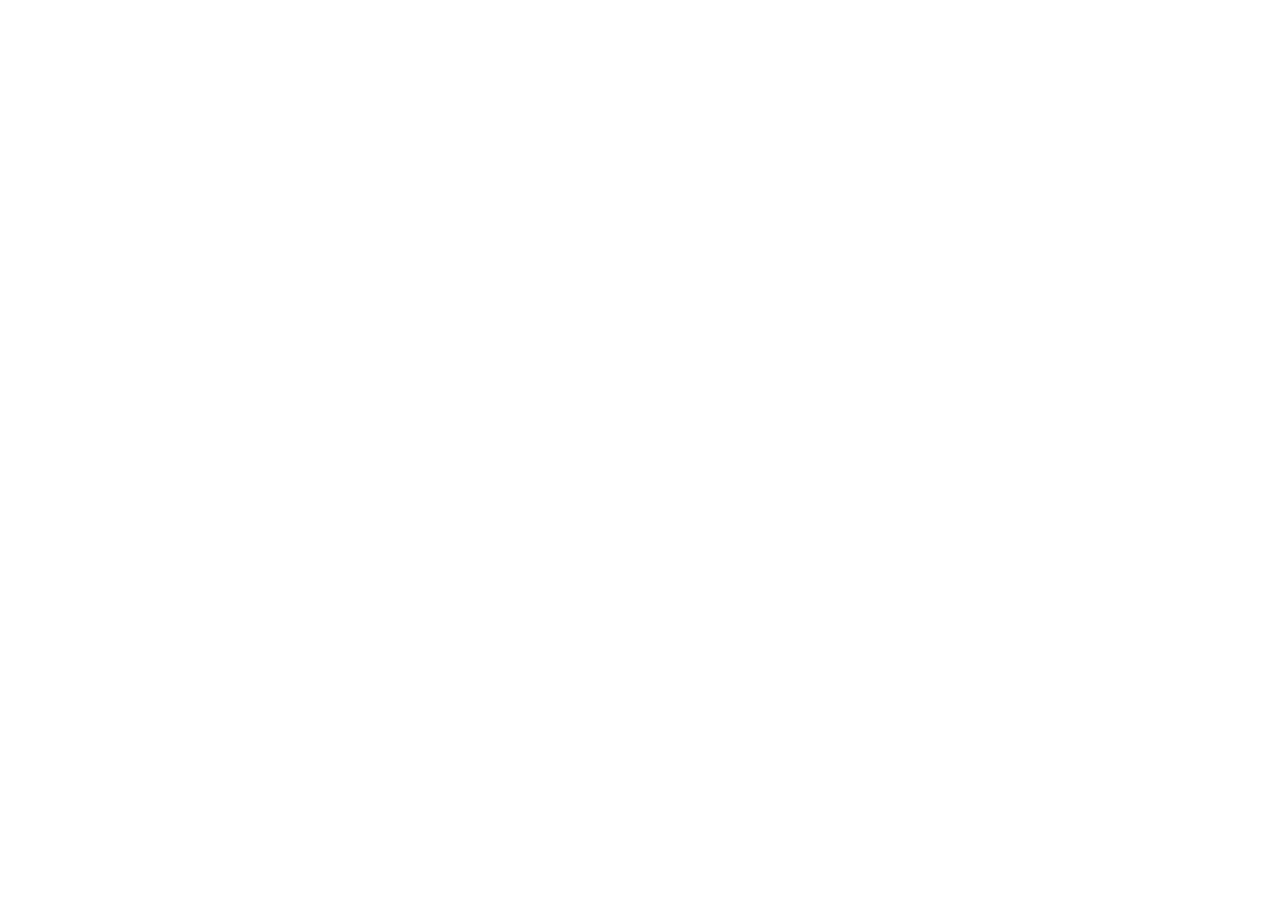
==== assets/pages/about.html @ 2e1e3bd8 "Added base file structure" ====
<!DOCTYPE html>
<html lang="en">
<head>
    <meta charset="UTF-8">
    <meta name="viewport" content="width=device-width, initial-scale=1.0">
    <title>Restaurant Lorem</title>
</head>
<body>
    <header></header>
    <main></main>
    <footer></footer>
</body>
</html>
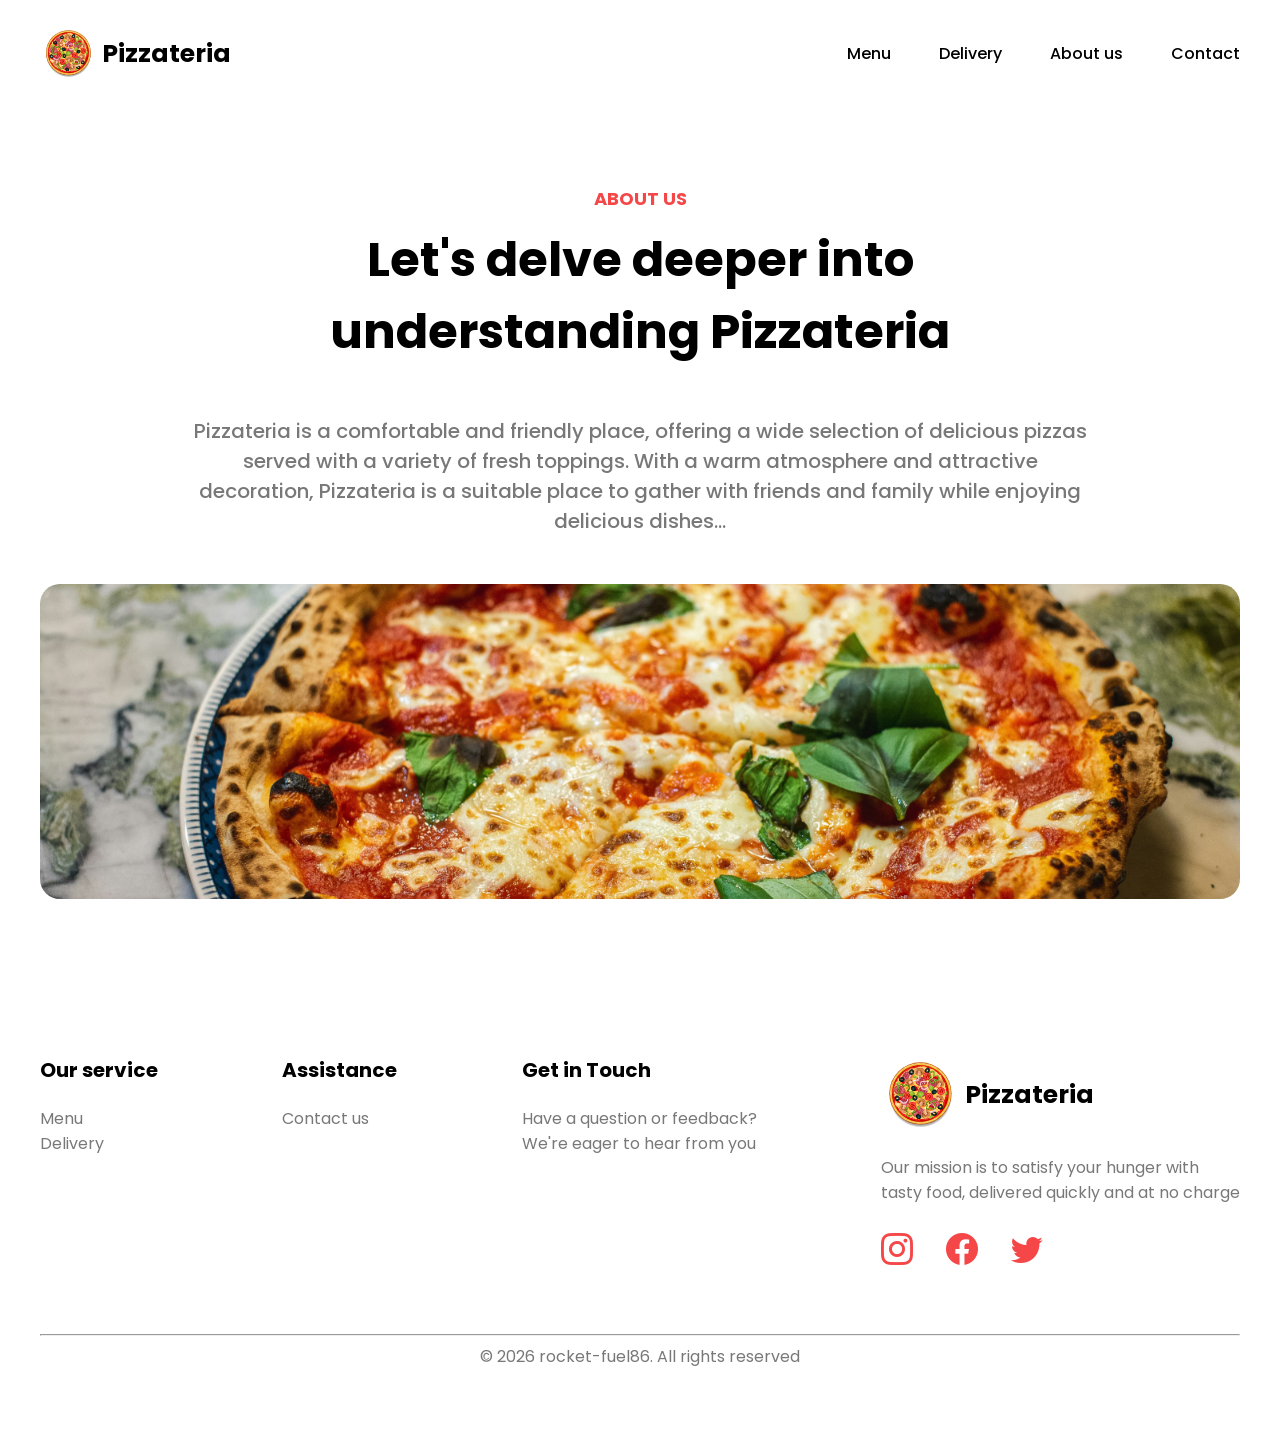
==== commit 0d91e456: "feat: added "About us" and ""Contacts" pages; added bootstrap icons for footer." ====
--- a/assets/pages/about.html
+++ b/assets/pages/about.html
@@ -3,11 +3,118 @@
 <head>
     <meta charset="UTF-8">
     <meta name="viewport" content="width=device-width, initial-scale=1.0">
-    <title>Restaurant Lorem</title>
+    <title>About us</title>
+    <link rel="icon" type="image/svg+xml" href="../images/logo.svg">
+    <link rel="stylesheet" href="../styles/base.css">
+    <link rel="stylesheet" href="../styles/header.css">
+    <link rel="stylesheet" href="../styles/about.css">
+    <link rel="stylesheet" href="../styles/footer.css">
+    <link rel="stylesheet" href="https://cdn.jsdelivr.net/npm/bootstrap-icons@1.11.3/font/bootstrap-icons.css">
 </head>
 <body>
-    <header></header>
-    <main></main>
-    <footer></footer>
+    <header class="header">
+        <div class="container">
+            <div class="header-wrapper">
+                <div class="header-logo">
+                    <img class="header-logo_img" src="../images/logo.svg" alt="logo">
+                    <p class="header-logo_text">
+                        <a class="header-logo_link" href="../../index.html">Pizzateria</a>
+                    </p>
+                </div>
+                <ul class="header-list">
+                    <li class="header-list_item">
+                        <a class="header-list_link" href="menu.html">Menu</a>
+                    </li>
+                    <li class="header-list_item">
+                        <a class="header-list_link" href="delivery.html">Delivery</a>
+                    </li>
+                    <li class="header-list_item">
+                        <a class="header-list_link" href="about.html">About us</a>
+                    </li>
+                    <li class="header-list_item">
+                        <a class="header-list_link" href="contacts.html">Contact</a>
+                    </li>
+                </ul>
+            </div>
+        </div>
+    </header>
+    <main class="main">
+        <div class="container">
+            <div class="main-wrapper">
+                <div class="main-heading">
+                    <p class="main-heading_subtitle">About us</p>
+                    <p class="main-heading_title">
+                        Let's delve deeper into<br>
+                        understanding Pizzateria
+                    </p>
+                </div>
+                <p class="main-description">
+                    Pizzateria is a comfortable and friendly place, offering a 
+                    wide selection of delicious pizzas<br> served with a variety of 
+                    fresh toppings. With a warm atmosphere and attractive<br>
+                    decoration, Pizzateria is a suitable place to gather with 
+                    friends and family while enjoying<br> delicious dishes...
+                </p>
+                <img class="hero" src="../images/margarita.jpg" alt="margarita">
+            </div>
+        </div>
+    </main>
+    <footer class="footer">
+        <div class="container">
+            <div class="footer-wrapper">
+                <div class="footer-innerwrapper">
+                    <div class="footer-card">
+                        <p class="footer-card_title">Our service</p>
+                        <div class="footer-card_items">
+                            <p class="footer-card_item">
+                                <a class="footer-card_link" href="menu.html">Menu</a>
+                            </p>
+                            <p class="footer-card_item">
+                                <a class="footer-card_link" href="delivery.html">Delivery</a>
+                            </p>
+                        </div>
+                    </div>
+                    <div class="footer-card">
+                        <p class="footer-card_title">Assistance</p>
+                        <div class="footer-card_items">
+                            <p class="footer-card_item">
+                                <a class="footer-card_link" href="contacts.html">Contact us</a>
+                            </p>
+                        </div>
+                    </div>
+                    <div class="footer-card">
+                        <p class="footer-card_title">Get in Touch</p>
+                        <div class="footer-card_items">
+                            <p class="footer-card_item">
+                                Have a question or feedback?<br>
+                                We're eager to hear from you
+                            </p>
+                        </div>
+                    </div>
+                    <div class="footer-card">
+                        <div class="footer-card_marketing">
+                            <img class="footer-card_img" src="../images/logo.svg" alt="logo">
+                            <p class="footer-card_logo">Pizzateria</p>
+                        </div>
+                        <div class="footer-card_items">
+                            <p class="footer-card_item">
+                                Our mission is to satisfy your hunger with<br>
+                                tasty food, delivered quickly and at no charge
+                            </p>
+                        </div>
+                        <div class="footer-card_icons">
+                            <h1 class="bi bi-instagram"></h1>
+                            <h1 class="bi bi-facebook"></h1>
+                            <h1 class="bi bi-twitter"></h1>
+                        </div>
+                    </div>
+                </div>
+                <div>
+                    <hr>
+                    <p class="footer-copy">&copy; 2026 rocket-fuel86. All rights reserved</p>
+                </div>
+            </div>
+        </div>
+    </footer>
 </body>
 </html>
--- a/assets/styles/base.css
+++ b/assets/styles/base.css
@@ -0,0 +1,65 @@
+@import url('https://fonts.googleapis.com/css2?family=Poppins:ital,wght@0,100;0,200;0,300;0,400;0,500;0,600;0,700;0,800;0,900;1,100;1,200;1,300;1,400;1,500;1,600;1,700;1,800;1,900&display=swap');
+
+* {
+    margin: 0;
+    padding: 0;
+    box-sizing: border-box;
+}
+
+body {
+    font-family: 'Poppins';
+}
+
+.container {
+    max-width: 1200px;
+    margin: 0 auto;
+}
+
+a {
+    text-decoration: none;
+}
+
+hr {
+    color: #F54748;
+}
+
+input, textarea {
+    padding: 10px 30px;
+    color: grey;
+    font-size: 18px;
+    border: 2px solid grey;
+    border-radius: 5px;
+    box-shadow: none;
+    transition: 0.2s ease-in-out;
+}
+
+input:focus, textarea:focus {
+  color: #212529;
+  background-color: #fff;
+  border-color: lightcoral;
+  outline: 0;
+  box-shadow: 0 0 0 0.25rem rgb(255, 185, 185);
+}
+
+.highlight {
+    color: #F54748;
+}
+
+.button {
+    width: fit-content;
+    display: inline-block;
+    padding: 20px 41px;
+    background-color: #F54748;
+    color: white;
+    text-decoration: none;
+    border-radius: 40px;
+    transition: 0.2s ease-in-out;
+    border: 1px solid #F54748;
+    cursor: pointer;
+}
+
+.button:hover {
+    color: #F54748;
+    background-color: transparent;
+    border: 1px solid #F54748;
+}
--- a/assets/styles/header.css
+++ b/assets/styles/header.css
@@ -0,0 +1,42 @@
+.header-wrapper {
+    padding: 25px 0;
+    display: flex;
+    justify-content: space-between;
+    align-items: center;
+}
+
+.header-logo {
+    display: flex;
+    align-items: center;
+    gap: 5px;
+}
+
+.header-logo_img {
+    width: 57px;
+}
+
+.header-logo_text {
+    font-size: 25px;
+    font-weight: bold;
+}
+
+.header-list {
+    list-style: none;
+    display: flex;
+    gap: 48px;
+    align-items: center;
+}
+
+.header-list_item {
+    font-size: 16px;
+    font-weight: 500;
+}
+
+.header-list_link, .header-logo_link {
+    color: black;
+    transition: 0.2s ease-in-out;
+}
+
+.header-list_link:hover, .header-logo_link:hover {
+    color: #F54748;
+}
--- a/assets/styles/about.css
+++ b/assets/styles/about.css
@@ -0,0 +1,43 @@
+.main {
+    margin: 78px 0;
+}
+
+.main-wrapper {
+    display: flex;
+    flex-direction: column;
+    gap: 48px;
+}
+
+.main-heading {
+    display: flex;
+    flex-direction: column;
+    gap: 12px;
+}
+
+.main-heading_subtitle {
+    font-size: 18px;
+    font-weight: bold;
+    letter-spacing: 20%;
+    text-transform: uppercase;
+    color: #F54748;
+    text-align: center;
+}
+
+.main-heading_title {
+    font-size: 48px;
+    font-weight: bold;
+    text-align: center;
+}
+
+.main-description {
+    font-size: 20px;
+    font-weight: 500;
+    color: #787878;
+    text-align: center;
+}
+
+.hero {
+    height: 315px;
+    border-radius: 20px;
+    object-fit: cover;
+}
--- a/assets/styles/footer.css
+++ b/assets/styles/footer.css
@@ -0,0 +1,68 @@
+.footer-wrapper {
+    padding: 78px 0;
+    display: flex;
+    flex-direction: column;
+    gap: 60px;
+}
+
+.footer-innerwrapper {
+    display: flex;
+    justify-content: space-between;
+}
+
+.footer-card {
+    display: flex;
+    flex-direction: column;
+    gap: 21px;
+}
+
+.footer-card_items {
+    display: flex;
+    flex-direction: column;
+}
+
+.footer-copy {
+    margin-top: 8px;
+    color: #787878;
+    text-align: center;
+}
+
+.footer-card_title {
+    font-size: 20px;
+    font-weight: bold;
+}
+
+.footer-card_item {
+    font-size: 16px;
+    color: #787878;
+}
+
+.footer-card_link {
+    font-size: 16px;
+    color: #787878;
+}
+
+.footer-card_link:hover {
+    color: #F54748;
+}
+
+.footer-card_logo {
+    font-size: 25px;
+    font-weight: bold;
+}
+
+.footer-card_img {
+    width: 79px;
+}
+
+.footer-card_marketing {
+    display: flex;
+    align-items: center;
+    gap: 5px;
+}
+
+.footer-card_icons {
+    display: flex;
+    gap: 33px;
+    color: #F54748;
+}
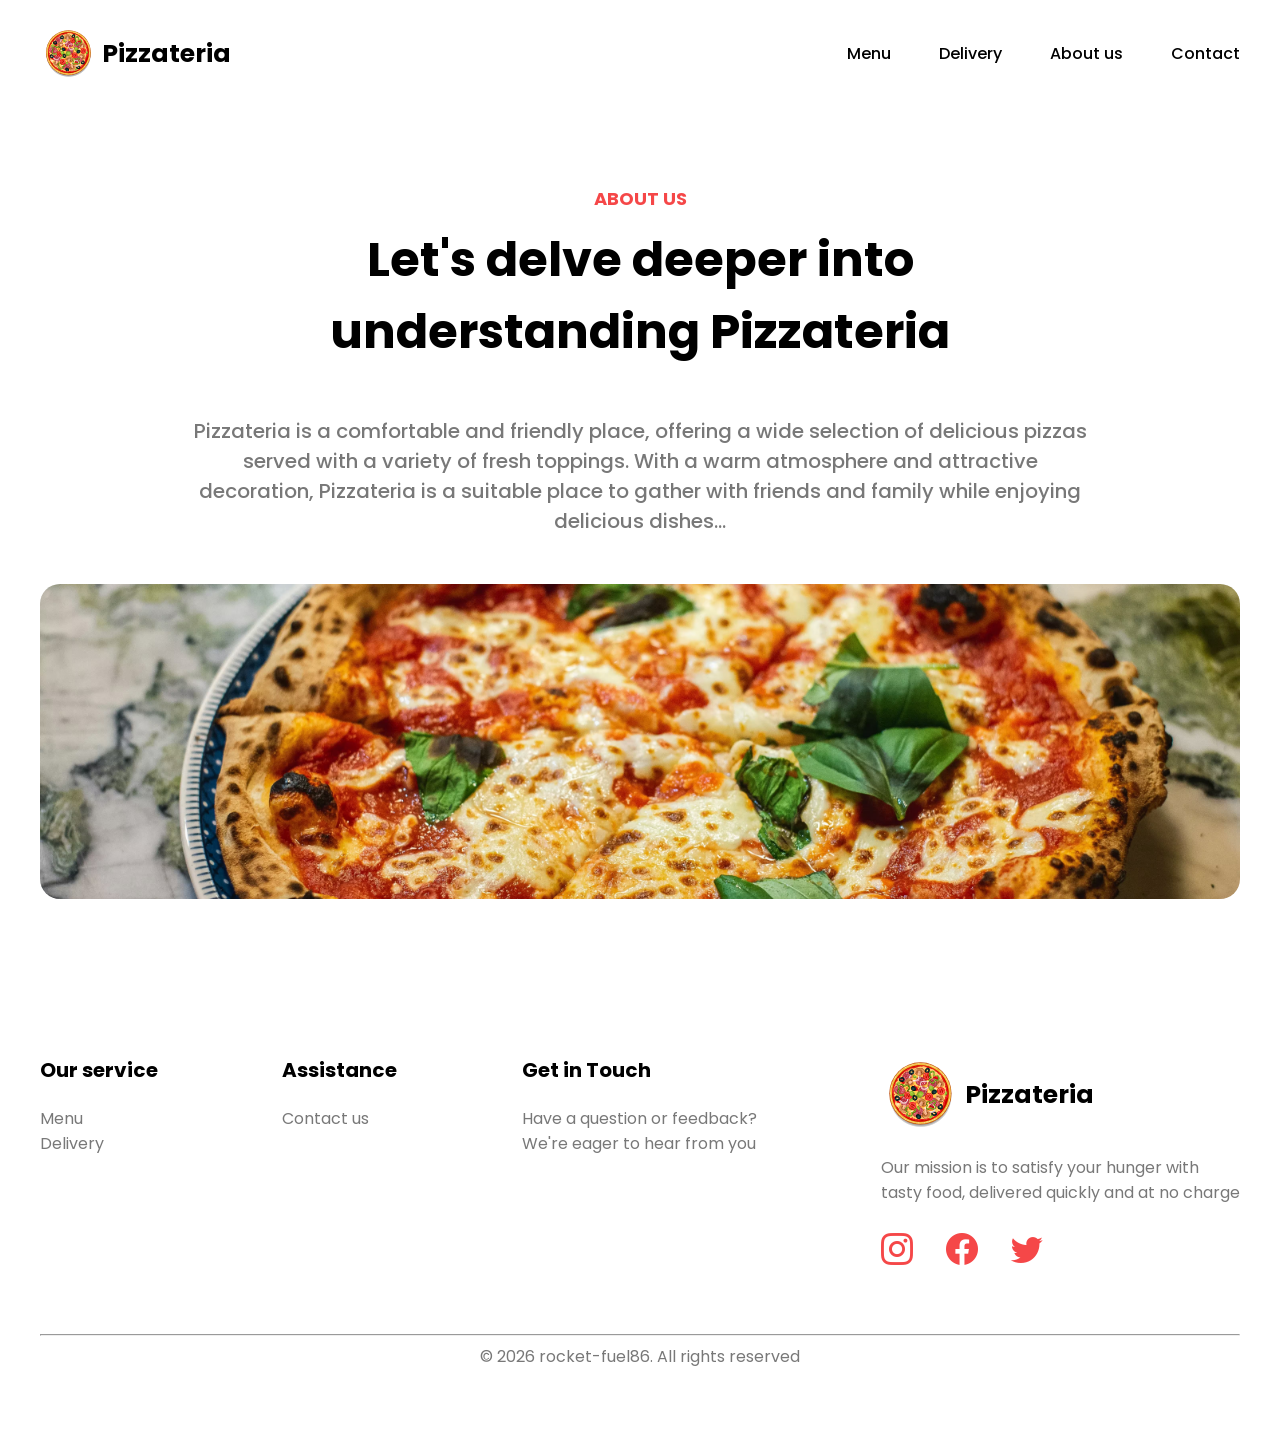
==== commit 517ab596: "feat: added menu category buttons; optimized some images" ====
--- a/assets/pages/about.html
+++ b/assets/pages/about.html
@@ -55,7 +55,7 @@
                     decoration, Pizzateria is a suitable place to gather with 
                     friends and family while enjoying<br> delicious dishes...
                 </p>
-                <img class="hero" src="../images/margarita.jpg" alt="margarita">
+                <img class="hero" src="../images/about.avif" alt="margarita">
             </div>
         </div>
     </main>
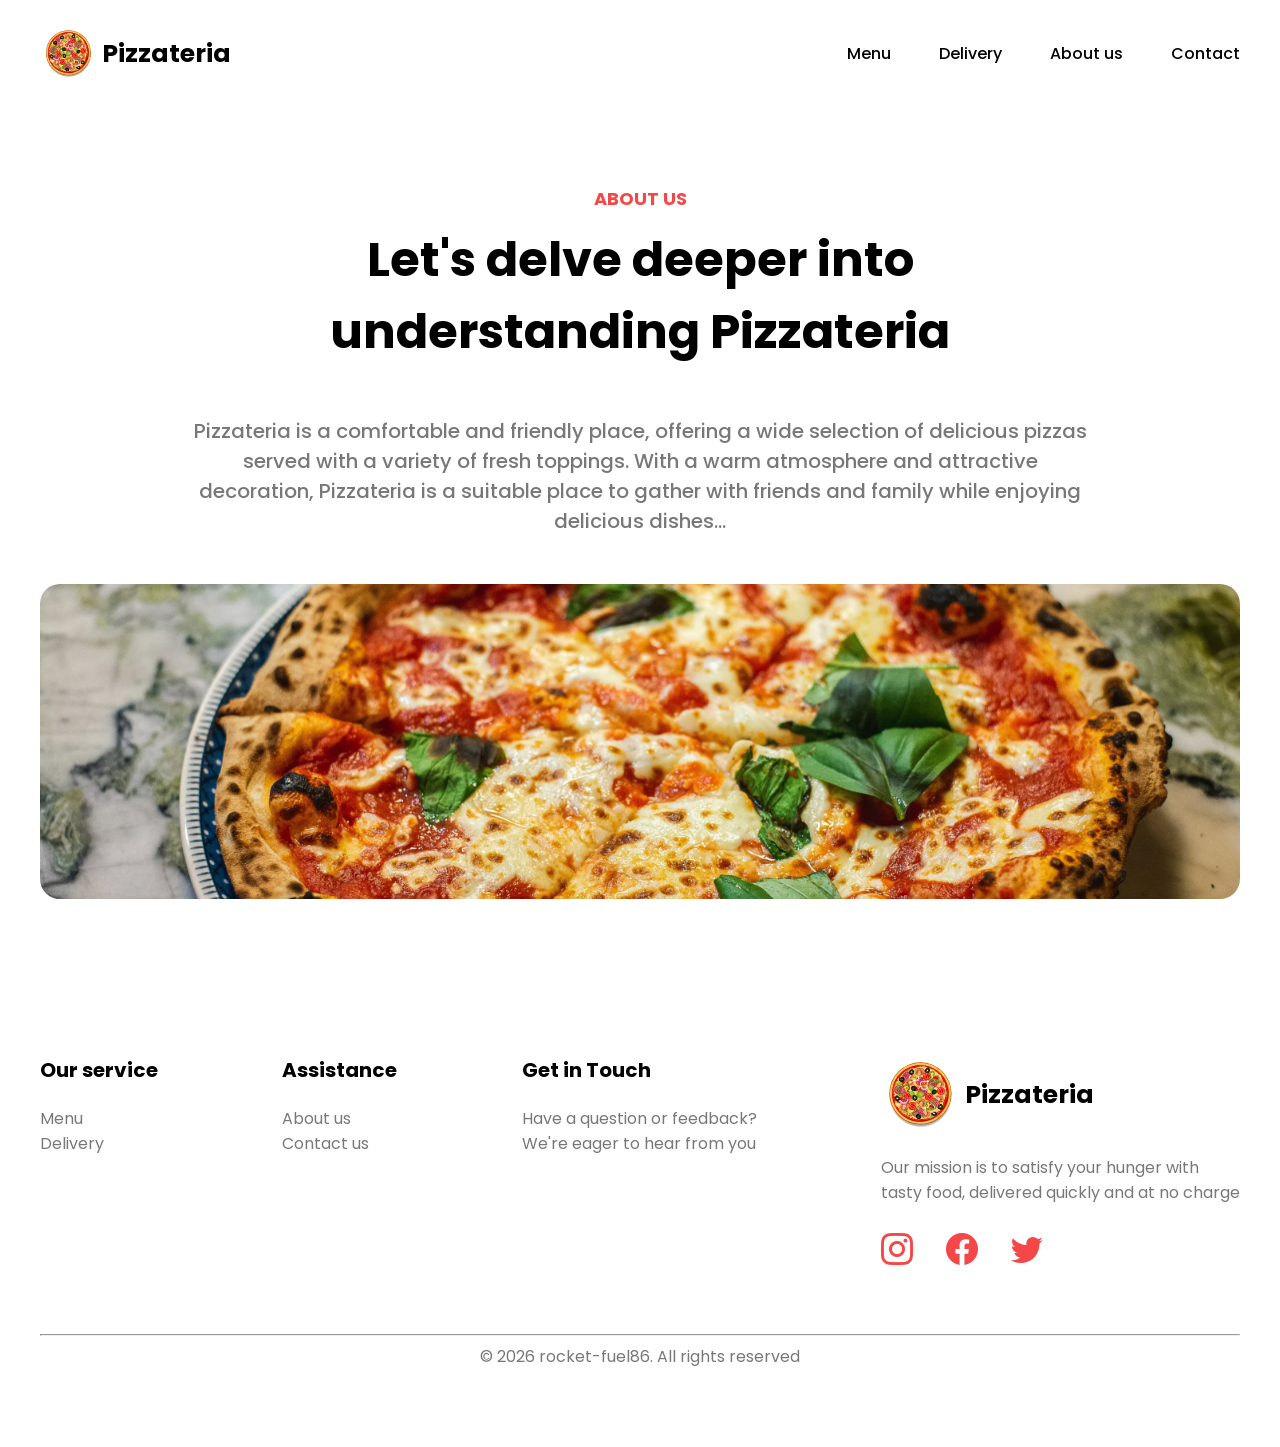
==== commit aafce397: "feat: added "Delivery" and "Details" pages; fixed footer items." ====
--- a/assets/pages/about.html
+++ b/assets/pages/about.html
@@ -78,6 +78,9 @@
                         <p class="footer-card_title">Assistance</p>
                         <div class="footer-card_items">
                             <p class="footer-card_item">
+                                <a class="footer-card_link" href="about.html">About us</a>
+                            </p>
+                            <p class="footer-card_item">
                                 <a class="footer-card_link" href="contacts.html">Contact us</a>
                             </p>
                         </div>
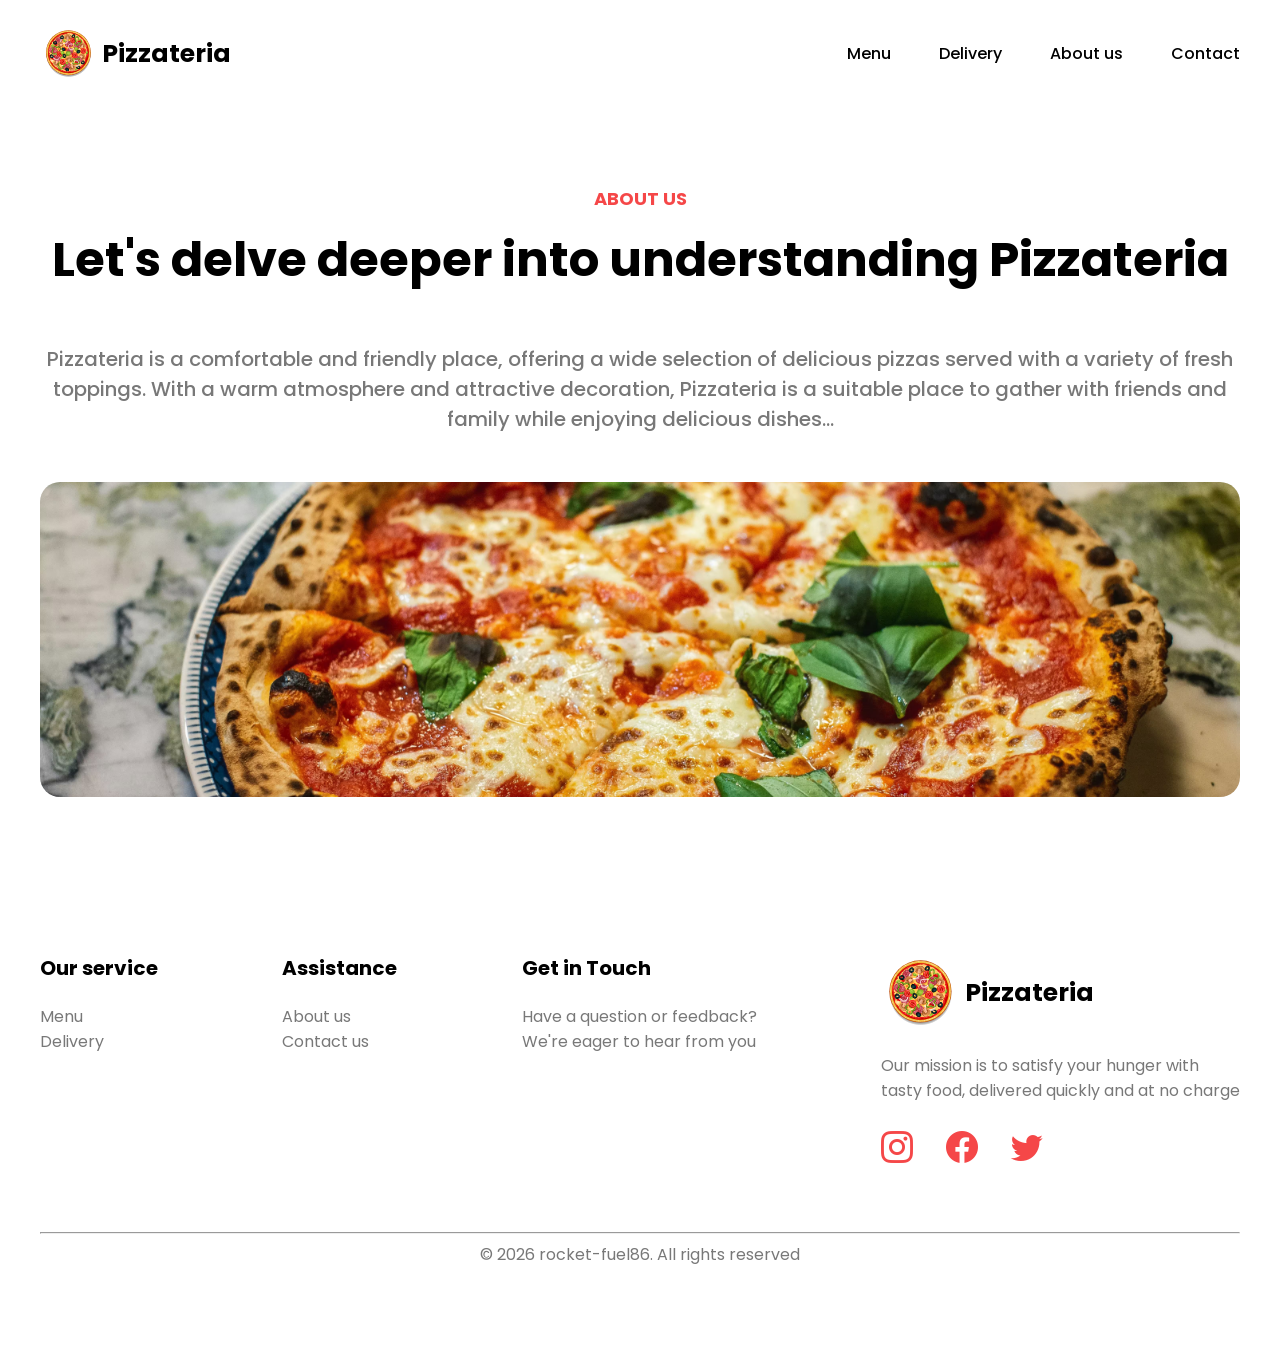
==== commit 98b48887: "feat: added test adaptivity" ====
--- a/assets/pages/about.html
+++ b/assets/pages/about.html
@@ -44,16 +44,16 @@
                 <div class="main-heading">
                     <p class="main-heading_subtitle">About us</p>
                     <p class="main-heading_title">
-                        Let's delve deeper into<br>
+                        Let's delve deeper into
                         understanding Pizzateria
                     </p>
                 </div>
                 <p class="main-description">
                     Pizzateria is a comfortable and friendly place, offering a 
-                    wide selection of delicious pizzas<br> served with a variety of 
-                    fresh toppings. With a warm atmosphere and attractive<br>
+                    wide selection of delicious pizzas served with a variety of 
+                    fresh toppings. With a warm atmosphere and attractive
                     decoration, Pizzateria is a suitable place to gather with 
-                    friends and family while enjoying<br> delicious dishes...
+                    friends and family while enjoying delicious dishes...
                 </p>
                 <img class="hero" src="../images/about.avif" alt="margarita">
             </div>
--- a/assets/styles/base.css
+++ b/assets/styles/base.css
@@ -62,4 +62,10 @@
     color: #F54748;
     background-color: transparent;
     border: 1px solid #F54748;
+}
+
+@media (max-width: 768px) {
+    .container {
+        padding: 40px;
+    }
 }
--- a/assets/styles/header.css
+++ b/assets/styles/header.css
@@ -39,4 +39,12 @@
 
 .header-list_link:hover, .header-logo_link:hover {
     color: #F54748;
+}
+
+@media (max-width: 768px) {
+    .header-wrapper {
+        flex-direction: column;
+        gap: 20px;
+        padding: 10px;
+    }
 }
--- a/assets/styles/footer.css
+++ b/assets/styles/footer.css
@@ -65,4 +65,16 @@
     display: flex;
     gap: 33px;
     color: #F54748;
+}
+
+@media (max-width: 768px) {
+    .footer-wrapper {
+        padding: 45px 0;
+    }
+    .footer-innerwrapper {
+        align-items: center;
+        flex-wrap: wrap;
+        justify-content: center;
+        gap: 50px;
+    }
 }
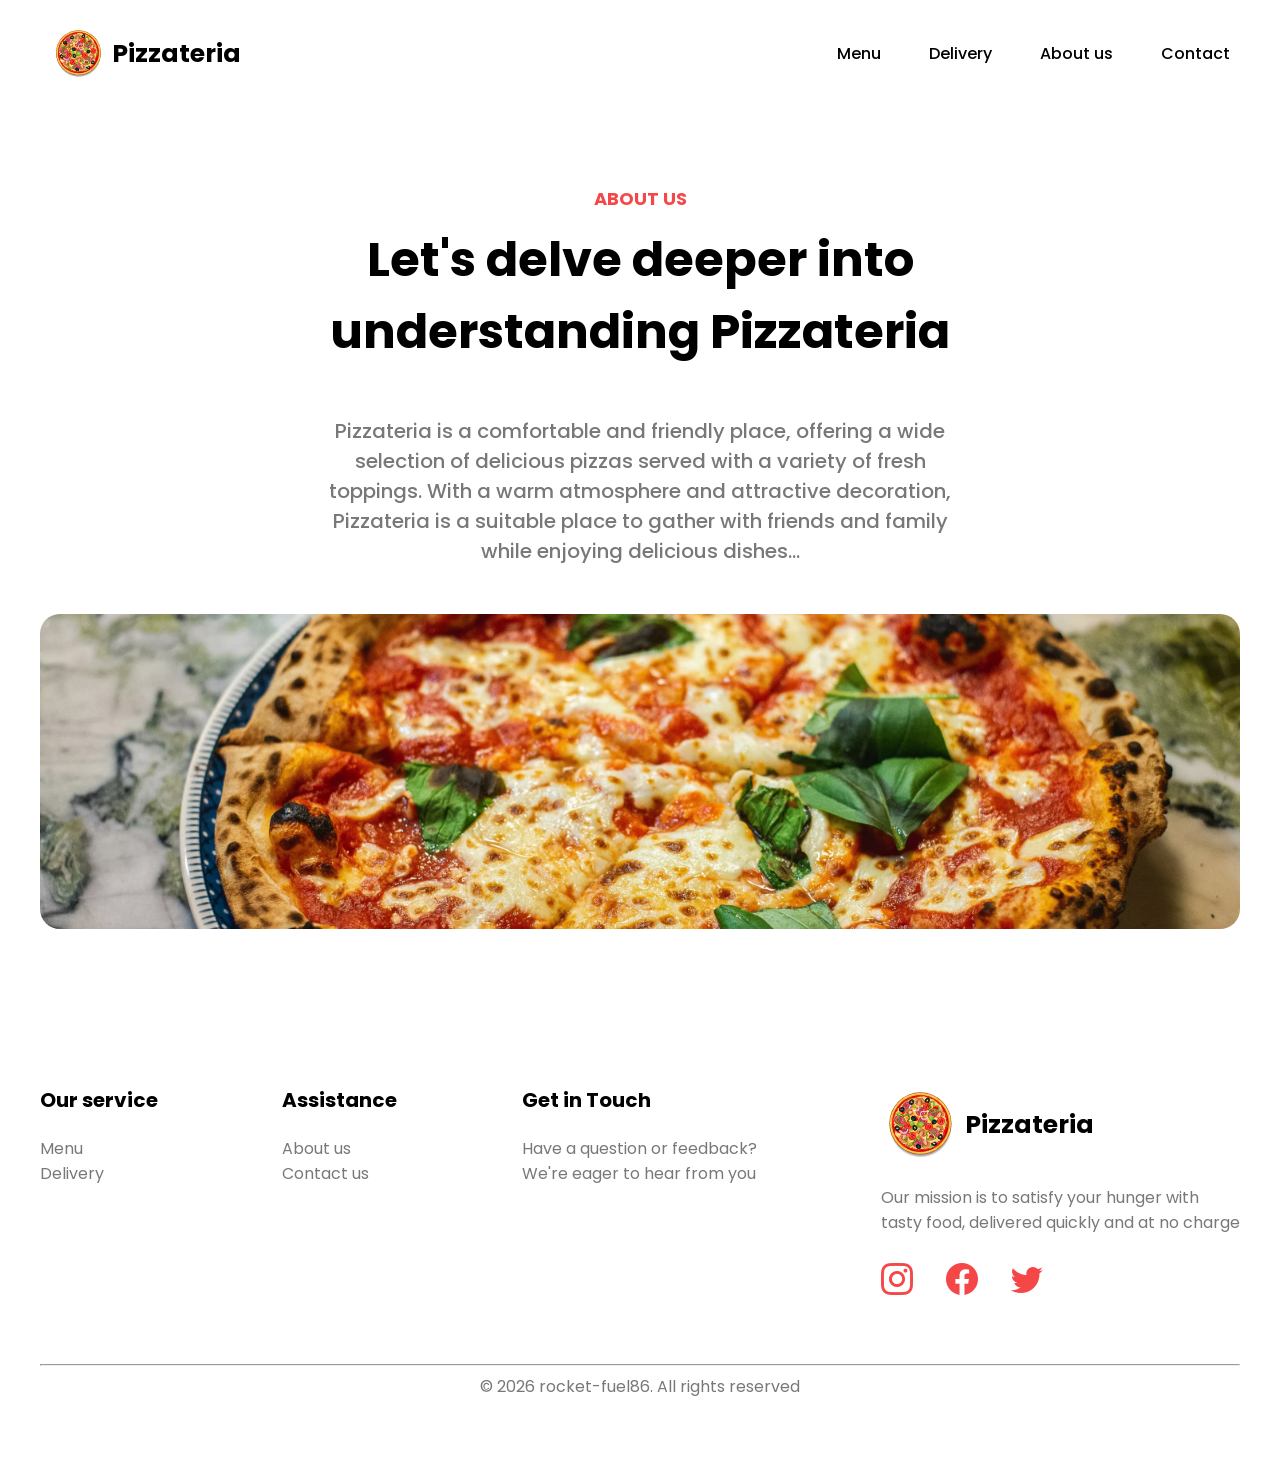
==== commit 5aa5d2c6: "feat: fixed socials; adaptivity improvements" ====
--- a/assets/pages/about.html
+++ b/assets/pages/about.html
@@ -106,9 +106,15 @@
                             </p>
                         </div>
                         <div class="footer-card_icons">
-                            <h1 class="bi bi-instagram"></h1>
-                            <h1 class="bi bi-facebook"></h1>
-                            <h1 class="bi bi-twitter"></h1>
+                            <a target="_blank" class="footer-card_social" href="https://www.instagram.com/">
+                                <h1 class="bi bi-instagram"></h1>
+                            </a>
+                            <a target="_blank" class="footer-card_social" href="https://www.facebook.com/">
+                                <h1 class="bi bi-facebook"></h1>
+                            </a>
+                            <a target="_blank" class="footer-card_social" href="https://x.com/">
+                                <h1 class="bi bi-twitter"></h1>
+                            </a>
                         </div>
                     </div>
                 </div>
--- a/assets/styles/base.css
+++ b/assets/styles/base.css
@@ -64,6 +64,20 @@
     border: 1px solid #F54748;
 }
 
+.main-heading_title,
+.main-heading_subtitle,
+.main-description,
+.main-form_info {
+    max-width: 800px;
+    margin-left: auto;
+    margin-right: auto;
+    width: 100%;
+}
+
+.main-description {
+    max-width: 650px;
+}
+
 @media (max-width: 768px) {
     .container {
         padding: 40px;
--- a/assets/styles/header.css
+++ b/assets/styles/header.css
@@ -1,5 +1,5 @@
 .header-wrapper {
-    padding: 25px 0;
+    padding: 25px 10px;
     display: flex;
     justify-content: space-between;
     align-items: center;
@@ -45,6 +45,11 @@
     .header-wrapper {
         flex-direction: column;
         gap: 20px;
-        padding: 10px;
+    }
+    .header-list {
+        /* flex-direction: column; */
+        flex-wrap: wrap;
+        gap: 20px;
+        padding: 0;
     }
 }
--- a/assets/styles/about.css
+++ b/assets/styles/about.css
@@ -40,4 +40,26 @@
     height: 315px;
     border-radius: 20px;
     object-fit: cover;
+}
+
+@media (max-width: 768px) {
+    .main {
+        margin: 20px 0;
+    }
+    .main-wrapper {
+        gap: 32px;
+    }
+    .main-heading_title {
+        font-size: 32px;
+    }
+    .main-heading_subtitle {
+        font-size: 15px;
+    }
+    .main-description {
+        font-size: 16px;
+    }
+    .hero {
+        height: 200px;
+        width: 100%;
+    }
 }
--- a/assets/styles/footer.css
+++ b/assets/styles/footer.css
@@ -67,6 +67,10 @@
     color: #F54748;
 }
 
+.footer-card_social {
+    color: #F54748;
+}
+
 @media (max-width: 768px) {
     .footer-wrapper {
         padding: 45px 0;
@@ -77,4 +81,9 @@
         justify-content: center;
         gap: 50px;
     }
+    .footer-card:nth-child(4) {
+        display: flex;
+        align-items: center;
+        text-align: center;
+    }
 }
